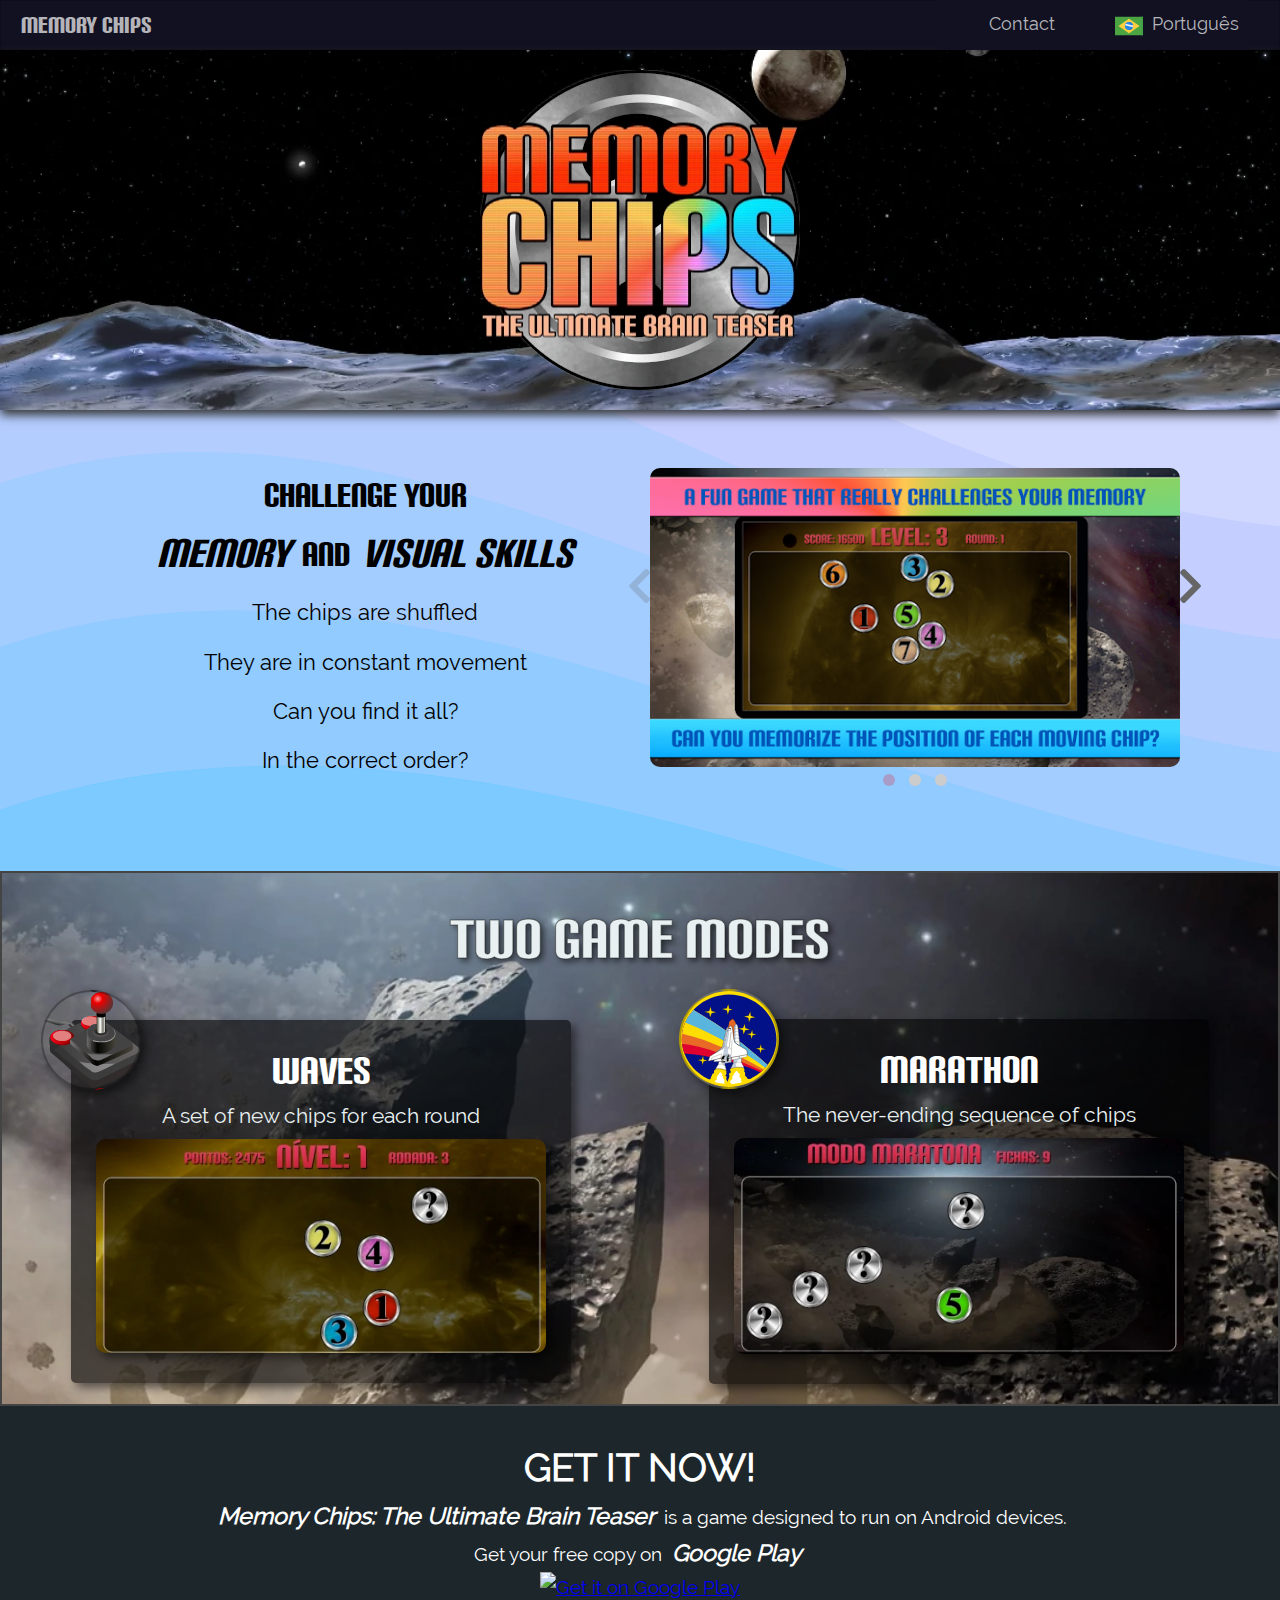
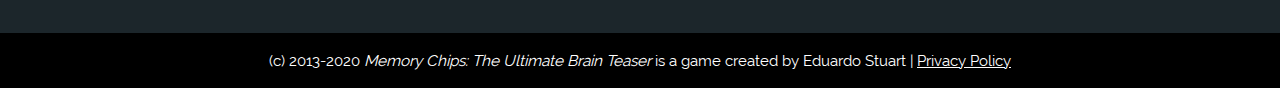
==== index.html @ 4e1ff18d "Initial Version" ====
<!DOCTYPE html>
<html lang="en">
<head>
    <meta charset="UTF-8">
    <meta name="viewport" content="width=device-width, initial-scale=1.0">
    <title>Memory Chips: The Ultimate Brain Teaser Game</title>
    <link rel="stylesheet" href="https://cdnjs.cloudflare.com/ajax/libs/font-awesome/5.13.1/css/all.min.css" />

    <link rel="stylesheet" href="css/glider.min.css">
    <link rel="stylesheet" href="css/style.css">
</head>
<body>

    <!-- Navigation Top Bar -->
    <section class="section-a">
        <nav class="navbar">
            <span class="navbar-toggle" id="js-navbar-toggle">
                <i class="fas fa-bars"></i>
            </span>
            <a href="/" class="logo">MEMORY CHIPS</a>
            <ul class="main-nav" id="js-menu">
                <li>
                    <a href="contact.html" class="nav-links">Contact</a>
                </li>
                <li>
                    <a href="#" class="nav-links"><span class="flag"><img src="img/brasil.svg" alt="Brazilian Flag" height="28px" class="img-flag"></span>Português</a>
                </li>
            </ul>
        </nav>
    </section>

    <!-- Hero Banner -->
    <section class="section-b">
        <div class="banner-top">
            <img src="img/bigchip.webp" alt="Memory Chips Rotating Chip" class="imgbigchip">
            <img src="img/titlelogo.webp" alt="Memory Chips Title Logo" class="imgtitlelogo">
        </div>
    </section>

    <div class="main-contents">

        <section class="attract-mode">
            <div class="row">
                <div class="column">
                    <span class="attract-title">CHALLENGE YOUR <br /><span class="destaque">MEMORY</span> AND <span class="destaque">VISUAL SKILLS</span>
                    <p>The chips are shuffled</p>
                    <p>They are in constant movement</p>
                    <p>Can you find it all?</p>
                    <p>In the correct order?</p>
                </div>
                <div class="column">
                    <div class="glider-contain multiple">
                        <button class="glider-prev">
                            <i class="fa fa-chevron-left"></i>
                        </button>
                        <div class="glider">
                            <img src="img/img1.webp" alt="" class="screenshot">
                            <img src="img/img2.webp" alt="" class="screenshot">
                            <img src="img/img3.webp" alt="" class="screenshot">
                        </div>
                        <button class="glider-next">
                            <i class="fa fa-chevron-right"></i>
                        </button>
                        <div class="glider-dots" id="dots"></div>
                    </div>
                </div>
            </div>
        </section>

    </div>

    <div class="game-modes">

        <!-- Game Modes -->
        <section class="game-modes">
            <div class="row">
                <div class="column">
                    <h1>Two Game Modes</h1>
                </div>
            </div>
            <div class="row">
                <div class="column">
                    <div class="gamemodcard">
                        <div class="gamemodeicon1"></div>
                        <div class="modetitle">
                            <p>Waves</p>
                        </div>
                        <div class="gamemodedesc">
                            <p>A set of new chips for each round</p>
                            <img src="img/gamemodewaves.webp" alt="Memory Chips: Waves Game Mode">
                        </div>
                    </div>
                </div>


                <div class="column">
                    <div class="gamemodcard">
                        <div class="gamemodeicon2"></div>
                        <div class="modetitle">
                            <p>Marathon</p>
                        </div>
                        <div class="gamemodedesc">
                            <p>The never-ending sequence of chips</p>
                            <img src="img/gamemodemarathon.webp" alt="Memory Chips: Waves Game Mode">
                        </div>
                    </div>
                </div>
            </div>
        </section>
    </div>

    <section class="section-get-now">
                <h1>GET IT NOW!</h1>
                <p><span class="destaque">Memory Chips: The Ultimate Brain Teaser</span> is a game designed to run on Android devices.</p>
                <p>Get your free copy on <span class="destaque">Google Play</span></p>

                <a href='https://play.google.com/store/apps/details?id=com.eduardostuart.memorychipsfree&pcampaignid=pcampaignidMKT-Other-global-all-co-prtnr-py-PartBadge-Mar2515-1'><img alt='Get it on Google Play' src='https://play.google.com/intl/en_us/badges/static/images/badges/en_badge_web_generic.png' height="80"/></a>
    </section>

    <section class="footer">
        <p>(c) 2013-2020 <em>Memory Chips: The Ultimate Brain Teaser</em> is a game created by Eduardo Stuart | <a href="privacy.html">Privacy Policy</a> </p>
    </section>


    

    <script src="js/glider.min.js"></script>
    <script src="js/script.js"></script>

    <script>
        new Glider(document.querySelector('.glider'), {
            slidesToShow: 1,
            draggable: true,
            dots: '#dots',
            arrows: {
                prev: '.glider-prev',
                next: '.glider-next'
            }
        });
    </script>

<!-- Default Statcounter code for Memory Chips
https://memorychips.eduardostuart.pro.br -->
<script type="text/javascript">
    var sc_project=12354990; 
    var sc_invisible=1; 
    var sc_security="abe02ed4"; 
    var sc_https=1; 
    </script>
    <script type="text/javascript"
    src="https://www.statcounter.com/counter/counter.js"
    async></script>
    <noscript><div class="statcounter"><a title="Web Analytics"
    href="https://statcounter.com/" target="_blank"><img
    class="statcounter"
    src="https://c.statcounter.com/12354990/0/abe02ed4/1/"
    alt="Web Analytics"></a></div></noscript>
<!-- End of Statcounter Code -->

</body>
</html>
---- css/glider.min.css ----
.glider,.glider-contain{margin:0 auto;position:relative}.glider,.glider-track{transform:translateZ(0)}.glider-dot,.glider-next,.glider-prev{border:0;padding:0;user-select:none;outline:0}.glider-contain{width:100%}.glider{overflow-y:hidden;-webkit-overflow-scrolling:touch;-ms-overflow-style:none}.glider-track{width:100%;margin:0;padding:0;display:flex;z-index:1}.glider.draggable{user-select:none;cursor:-webkit-grab;cursor:grab}.glider.draggable .glider-slide img{user-select:none;pointer-events:none}.glider.drag{cursor:-webkit-grabbing;cursor:grabbing}.glider-slide{user-select:none;justify-content:center;align-content:center;width:100%;min-width:150px}.glider-slide img{max-width:100%}.glider::-webkit-scrollbar{opacity:0;height:0}.glider-next,.glider-prev{position:absolute;background:0 0;z-index:2;font-size:40px;text-decoration:none;left:-23px;top:30%;cursor:pointer;color:#666;opacity:1;line-height:1;transition:opacity .5s cubic-bezier(.17,.67,.83,.67),color .5s cubic-bezier(.17,.67,.83,.67)}.glider-next:focus,.glider-next:hover,.glider-prev:focus,.glider-prev:hover{color:#ccc}.glider-next{right:-23px;left:auto}.glider-next.disabled,.glider-prev.disabled{opacity:.25;color:#666;cursor:default}.glider-hide{opacity:0}.glider-dots{user-select:none;display:flex;flex-wrap:wrap;justify-content:center;margin:0 auto;padding:0}.glider-dot{display:block;cursor:pointer;color:#ccc;border-radius:999px;background:#ccc;width:12px;height:12px;margin:7px}.glider-dot:focus,.glider-dot:hover{background:#ddd}.glider-dot.active{background:#a89cc8}@media(max-width:36em){.glider::-webkit-scrollbar{opacity:1;-webkit-appearance:none;width:7px;height:3px}.glider::-webkit-scrollbar-thumb{opacity:1;border-radius:99px;background-color:rgba(156,156,156,.25);-webkit-box-shadow:0 0 1px rgba(255,255,255,.25);box-shadow:0 0 1px rgba(255,255,255,.25)}}
---- css/style.css ----
* {
    box-sizing: border-box;
    padding: 0;
    margin: 0;
}

@font-face {
    font-family: Carbon;
    src: url(../fonts/carbon.otf)
}

@font-face {
    font-family: Raleway;
    src: url(../fonts/Raleway-Regular.ttf);
}

body {
    font-family: Raleway;
    line-height: 1.6;
    font-size: 1.2rem;
    background-color: #63c9ff;
    background-image: url("data:image/svg+xml,%3Csvg xmlns='http://www.w3.org/2000/svg' width='100%25' height='100%25' viewBox='0 0 1600 800'%3E%3Cg %3E%3Cpath fill='%237ccaff' d='M486 705.8c-109.3-21.8-223.4-32.2-335.3-19.4C99.5 692.1 49 703 0 719.8V800h843.8c-115.9-33.2-230.8-68.1-347.6-92.2C492.8 707.1 489.4 706.5 486 705.8z'/%3E%3Cpath fill='%2391cbff' d='M1600 0H0v719.8c49-16.8 99.5-27.8 150.7-33.5c111.9-12.7 226-2.4 335.3 19.4c3.4 0.7 6.8 1.4 10.2 2c116.8 24 231.7 59 347.6 92.2H1600V0z'/%3E%3Cpath fill='%23a3ccff' d='M478.4 581c3.2 0.8 6.4 1.7 9.5 2.5c196.2 52.5 388.7 133.5 593.5 176.6c174.2 36.6 349.5 29.2 518.6-10.2V0H0v574.9c52.3-17.6 106.5-27.7 161.1-30.9C268.4 537.4 375.7 554.2 478.4 581z'/%3E%3Cpath fill='%23b4cdff' d='M0 0v429.4c55.6-18.4 113.5-27.3 171.4-27.7c102.8-0.8 203.2 22.7 299.3 54.5c3 1 5.9 2 8.9 3c183.6 62 365.7 146.1 562.4 192.1c186.7 43.7 376.3 34.4 557.9-12.6V0H0z'/%3E%3Cpath fill='%23c4ceff' d='M181.8 259.4c98.2 6 191.9 35.2 281.3 72.1c2.8 1.1 5.5 2.3 8.3 3.4c171 71.6 342.7 158.5 531.3 207.7c198.8 51.8 403.4 40.8 597.3-14.8V0H0v283.2C59 263.6 120.6 255.7 181.8 259.4z'/%3E%3Cpath fill='%23d0d8ff' d='M1600 0H0v136.3c62.3-20.9 127.7-27.5 192.2-19.2c93.6 12.1 180.5 47.7 263.3 89.6c2.6 1.3 5.1 2.6 7.7 3.9c158.4 81.1 319.7 170.9 500.3 223.2c210.5 61 430.8 49 636.6-16.6V0z'/%3E%3Cpath fill='%23dce1ff' d='M454.9 86.3C600.7 177 751.6 269.3 924.1 325c208.6 67.4 431.3 60.8 637.9-5.3c12.8-4.1 25.4-8.4 38.1-12.9V0H288.1c56 21.3 108.7 50.6 159.7 82C450.2 83.4 452.5 84.9 454.9 86.3z'/%3E%3Cpath fill='%23e8ebff' d='M1600 0H498c118.1 85.8 243.5 164.5 386.8 216.2c191.8 69.2 400 74.7 595 21.1c40.8-11.2 81.1-25.2 120.3-41.7V0z'/%3E%3Cpath fill='%23f4f5ff' d='M1397.5 154.8c47.2-10.6 93.6-25.3 138.6-43.8c21.7-8.9 43-18.8 63.9-29.5V0H643.4c62.9 41.7 129.7 78.2 202.1 107.4C1020.4 178.1 1214.2 196.1 1397.5 154.8z'/%3E%3Cpath fill='%23ffffff' d='M1315.3 72.4c75.3-12.6 148.9-37.1 216.8-72.4h-723C966.8 71 1144.7 101 1315.3 72.4z'/%3E%3C/g%3E%3C/svg%3E");
    background-attachment: fixed;
    background-size: cover;        
}
.navbar {
    font-size: 18px;
    background-color: #112;
    border: 1px solid rgba(0, 0, 0, 0.2);
    padding-bottom: 10px;
    height: 50px;;
}

.main-nav {
    list-style-type: none;
    display: none;
}

.nav-links,
.logo {
    text-decoration: none;
    color: rgba(255, 255, 255, 0.7);
}

.main-nav li {
    background-color: #112;
    text-align: center;
    border: 10px solid #112;
    position: relative;;
    z-index: 10;
}

.logo {
    display: inline-block;
    font-size: 22px;
    margin-top: 10px;
    margin-left: 20px;
    font-family: Carbon;
}

.navbar-toggle {
    position: absolute;
    top: 10px;
    right: 20px;
    cursor: pointer;
    color: rgba(255, 255, 255, 0.8);
    font-size: 24px;
}

.active {
    display: block;
}

.img-flag {
    vertical-align: middle;
    margin-right: 0.5em ;
}


/*
Seção com o Hero Banner
*/
.banner-top {
    position: relative;
    height: 360px;
    background-position: center;
    background-repeat: none;
    background-size: cover;
    background-image: url(../img/memory-banner.webp);
    box-shadow: 0px 5px 10px #333;
}

.imgbigchip {
    position: absolute;
    top: 50%;
    left: 50%;
    margin: -160px 0 0 -160px;
    -webkit-animation:spin 12s linear infinite;
    -moz-animation:spin 12s linear infinite;
    animation:spin 12s linear infinite;
}
@-moz-keyframes spin { 100% { -moz-transform: rotate(360deg); } }
@-webkit-keyframes spin { 100% { -webkit-transform: rotate(360deg); } }
@keyframes spin { 100% { -webkit-transform: rotate(360deg); transform:rotate(360deg); } }

.imgtitlelogo {
    position: absolute;
    top: 50%;
    left: 50%;
    transform: translate(-50%, -50%);
}

.main-contents {
    /* padding: 1rem 1rem; */
    max-width: 1100px;
    margin: auto;
}

.attract-mode {
    margin-top: 2em;
    margin-bottom: 3em;
}

.attract-title {
    text-align: center;
    vertical-align: middle;
    font-family: Carbon;
    font-size: 2rem;
}

.attract-title p {
    font-family: Raleway;
}

.row {
    display: flex;
    flex-direction: row;
    flex-wrap: wrap;
    width: 100%;
}

.column {
    display: flex;
    flex-direction: column;
    flex-basis: 100%;
    max-width: 550px;
    justify-content: center;
    align-items: center;
    margin: auto;
    padding: 20px 10px;
}

.main-contents h1 {
    font-size: 2.3rem;
}

.main-contents .memoryfont {
    font-family: Carbon;
}

.main-contents p {
    line-height: 1.6em;
    font-size: 1.8rem;
    margin: 0.6em;
}

.destaque {
    padding: 0.3rem;
    font-style: oblique;
    font-size: +1.2em;
    font-weight: bolder;
}


.glider img {
    border-radius: 10px;
}

.game-modes {
    /* height: 426px; */
    background-position: center;
    background-repeat: none;
    background-size: cover;
    background-image: url(../img/gamemodes.webp);
    border-style: solid;
    border-color: #444;
    border-width: 1px;
}

.game-modes h1 {
    font-family: Carbon;
    text-align: center;
    color: #e8f0f1;
    font-size: 2.8em;
    -webkit-text-stroke-width: 1px;
    -webkit-text-stroke-color: rgba(20, 20, 20, 0.5);
    text-shadow: 3px 3px 6px rgba(0, 0, 0, 0.6);
    animation: glow 2s ease-in-out infinite alternate;
}

.gamemodcard {
    /* height: 400px; */
    max-width: 560px;
    padding-top: 20px;
    padding-bottom: 30px;
    border-radius: 5px;
    background-color: rgba(0, 0, 0, 0.6);
    position: relative;
    box-shadow: 5px 5px 10px rgba(0,0,0,0.5);
}

.gamemodeicon1 {
    height: 100px;
    width: 100px;
    background: url(../img/joystick.svg);
    background-size: cover;
    background-position: center;
    border-width: 2px;
    border-color: rgba(0, 0, 0, 0.3);
    border-style: solid;
    position: absolute;
    top: -30px;
    left: -30px;
    border-radius: 50%;
    box-shadow: 5px 5px 10px rgba(0,0,0,0.5);
}

.gamemodeicon2 {
    height: 100px;
    width: 100px;
    background: url(../img/brain.svg);
    background-size: cover;
    background-position: center;
    background-color: rgba(255, 255, 255, 0.4);
    border-width: 2px;
    border-color: rgba(0, 0, 0, 0.3);
    border-style: solid;
    position: absolute;
    top: -30px;
    left: -30px;
    border-radius: 50%;
    box-shadow: 5px 5px 10px rgba(0,0,0,0.5);
}

.modetitle p {
    font-family: Carbon;
    color: white;
    font-size: 2.3rem;
    font-weight: bolder;
    text-align: center;
    animation: glow 2s ease-in-out infinite alternate;
}

.gamemodedesc {
    color: white;
    font-size: 1.3rem;
}

.gamemodedesc p {
    text-align: center;
    color: #e8f0f1;
}

.gamemodedesc img {
    width: 90%;
    margin-top: 7px;
    display: block;
    margin-left: auto;
    margin-right: auto;
    border-radius: 10px;
    box-shadow: 5px 5px 10px rgba(0,0,0,0.5);
}

.section-get-now {
    padding: 1.6em;
    text-align: center;
    justify-content: center;
    align-items: center;
    margin: auto;
    background-color: rgba(20, 20, 20, 0.9);
    color: rgba(255, 255, 255, 1);
}

.footer {
    text-align: center;
    padding: 1em;
    background-color: black;
    color: rgba(255, 255, 255, 1);
    font-size: 0.8em;
}

.footer a {
    color: white;
}

@keyframes glow {
    from {
      text-shadow: 0 0 20px #2d9da9;
    }
    to {
      text-shadow: 0 0 30px #34b3c1, 0 0 10px #4dbbc7;
    }
  }



@media screen and (min-width: 900px) {
    .column {
        flex: 2;
    }

    .main-contents h1 {
        font-size: 1.8rem;
    }

    .main-contents p {
        font-size: 1.4rem;
    }
}

/* 

Configurações para telas maiores

*/
@media screen and (min-width: 768px) {
    .navbar {
        display: flex;
        justify-content: space-between;
        padding-bottom: 0px;
        height: 50px;
        align-items: center;
    }

    .main-nav {
        display: flex;
        margin-right: 30px;
        flex-direction: row;
        justify-content: flex-end;
    }

    .main-nav li {
        margin: 0;
    }

    .nav-links {
        margin-left: 40px;
    }

    .logo {
        margin-top: 0;
    }

    .navbar-toggle {
        display: none;
    }

    .logo:hover,
    .nav-links:hover {
        color: rgba(255, 255, 255, 1);
    }
}
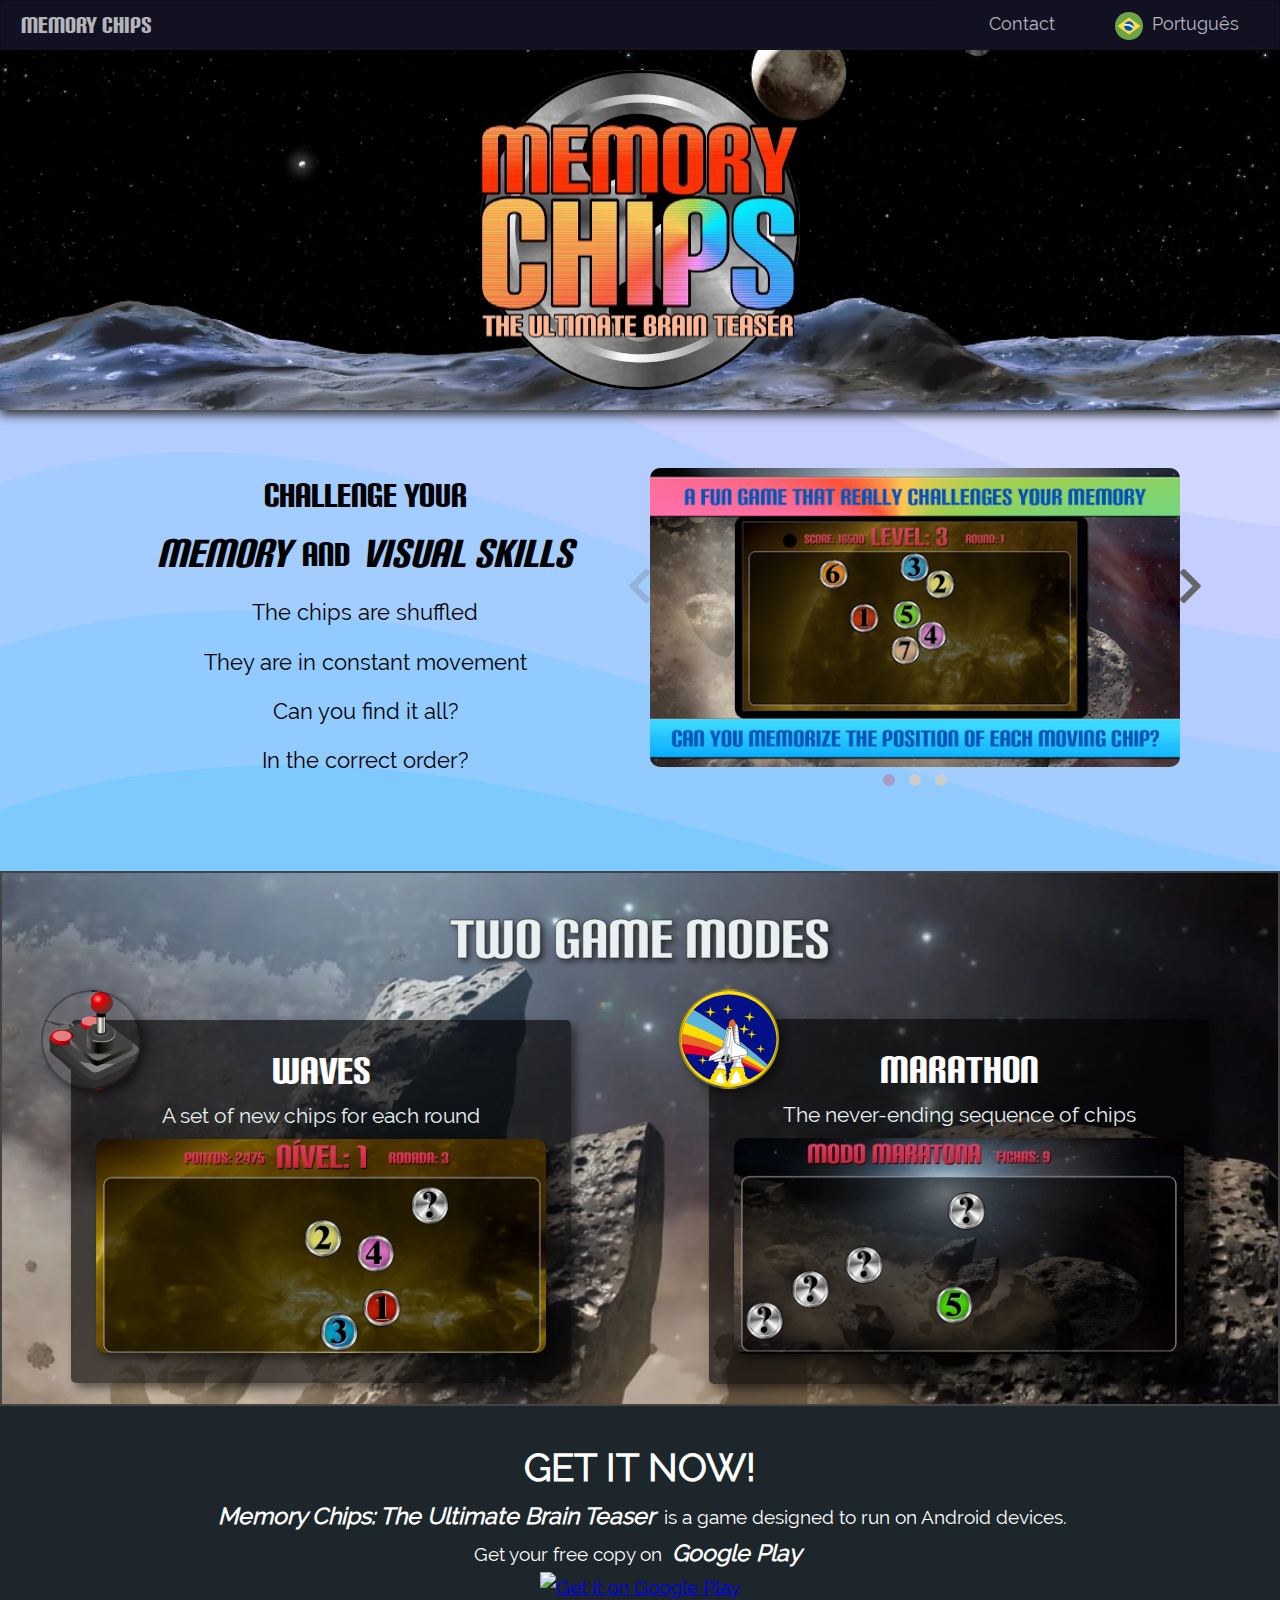
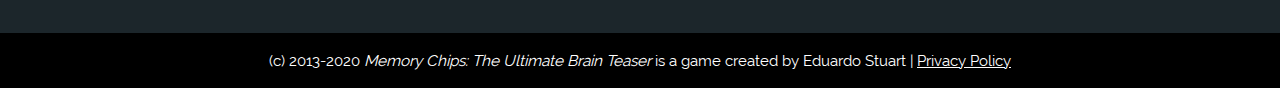
==== commit db05af25: "Adicionado Umami" ====
--- a/index.html
+++ b/index.html
@@ -1,13 +1,78 @@
 <!DOCTYPE html>
 <html lang="en">
 <head>
+    <script async defer data-website-id="da627da7-9f24-4e09-97e7-41b12e207e78" src="https://umami-rho.vercel.app/umami.js"></script>
+    <!-- Global site tag (gtag.js) - Google Analytics -->
+    <script async src="https://www.googletagmanager.com/gtag/js?id=UA-169178963-2"></script>
+    <script>
+    window.dataLayer = window.dataLayer || [];
+    function gtag(){dataLayer.push(arguments);}
+    gtag('js', new Date());
+
+    gtag('config', 'UA-169178963-2');
+    </script>
+
     <meta charset="UTF-8">
     <meta name="viewport" content="width=device-width, initial-scale=1.0">
-    <title>Memory Chips: The Ultimate Brain Teaser Game</title>
+    
+    <title>Memory Chips: The Ultimate Brain Teaser Game for Android</title>
+
+    <link rel="canonical" href="https://memorychips.eduardostuart.pro.br/">
+    <meta http-equiv="X-UA-Compatible" content="IE=edge">
+    <meta content="A free game for Android to test your memory and visual skills" name="description" />
+    <meta content="game, android, free, memory, chips, ultimate, brain, teaser, skills, visual, casual, fun, beautiful, space" name="keywords" />
+    <meta name="referrer" content="always" />
+	<meta property="og:title" content="Memory Chips: The Ultimate Brain Teaser Game for Android" />
+    <meta property="og:description" content="A free game for Android to test your memory and visual skills." />
+    <meta property="og:type" content="article" />
+    <meta property="og:locale" content="en_us" />
+    <meta property="og:site_name" content="Memory Chips: The Ultimate Brain Teaser" />
+
+    
+    <meta property="og:url" content="https://memorychips.eduardostuart.pro.br" />
+    <meta property="og:image" content="https://memorychips.eduardostuart.pro.br/img/sociallogo.webp" />
+    
+    <meta property="article:published_time" content="2020-07-10" />
+    <meta property="article:modified_time" content="2020-07-10" />
+
+	<meta itemprop="name" content="Memory Chips: The Ultimate Brain Teaser Game for Android">
+    <meta itemprop="description" content="A free game for Android to test your memory and visual skills.">
+    <meta itemprop="datePublished" content="2020-07-10" />
+    <meta itemprop="dateModified" content="2020-07-10" />
+    <meta itemprop="wordCount" content="25">
+
+    <meta itemprop="keywords" content="game,android,free,memory,chips,ultimate,brain,teaser,skills,visual,casual,fun,beautiful" />
+
+    <meta name="twitter:card" content="summary"/>
+    <meta name="twitter:title" content="Memory Chips: The Ultimate Brain Teaser Game for Android"/>
+    <meta name="twitter:description" content="A free game for android to test your memory and visual skills"/>
+
+    <meta name="google-play-app" content="app-id=com.eduardostuart.memorychipsfree">
+
+
     <link rel="stylesheet" href="https://cdnjs.cloudflare.com/ajax/libs/font-awesome/5.13.1/css/all.min.css" />
 
     <link rel="stylesheet" href="css/glider.min.css">
     <link rel="stylesheet" href="css/style.css">
+
+    <link rel="apple-touch-icon" sizes="57x57" href="/apple-icon-57x57.png">
+    <link rel="apple-touch-icon" sizes="60x60" href="/apple-icon-60x60.png">
+    <link rel="apple-touch-icon" sizes="72x72" href="/apple-icon-72x72.png">
+    <link rel="apple-touch-icon" sizes="76x76" href="/apple-icon-76x76.png">
+    <link rel="apple-touch-icon" sizes="114x114" href="/apple-icon-114x114.png">
+    <link rel="apple-touch-icon" sizes="120x120" href="/apple-icon-120x120.png">
+    <link rel="apple-touch-icon" sizes="144x144" href="/apple-icon-144x144.png">
+    <link rel="apple-touch-icon" sizes="152x152" href="/apple-icon-152x152.png">
+    <link rel="apple-touch-icon" sizes="180x180" href="/apple-icon-180x180.png">
+    <link rel="icon" type="image/png" sizes="192x192"  href="/android-icon-192x192.png">
+    <link rel="icon" type="image/png" sizes="32x32" href="/favicon-32x32.png">
+    <link rel="icon" type="image/png" sizes="96x96" href="/favicon-96x96.png">
+    <link rel="icon" type="image/png" sizes="16x16" href="/favicon-16x16.png">
+    <link rel="manifest" href="/manifest.json">
+    <meta name="msapplication-TileColor" content="#ffffff">
+    <meta name="msapplication-TileImage" content="/ms-icon-144x144.png">
+    <meta name="theme-color" content="#ffffff">
+
 </head>
 <body>
 
@@ -23,7 +88,7 @@
                     <a href="contact.html" class="nav-links">Contact</a>
                 </li>
                 <li>
-                    <a href="#" class="nav-links"><span class="flag"><img src="img/brasil.svg" alt="Brazilian Flag" height="28px" class="img-flag"></span>Português</a>
+                    <a href="pt-br/index.html" class="nav-links"><span class="flag"><img src="img/brasil.svg" alt="Brazilian Flag" height="28px" class="img-flag"></span>Português</a>
                 </li>
             </ul>
         </nav>
@@ -32,8 +97,8 @@
     <!-- Hero Banner -->
     <section class="section-b">
         <div class="banner-top">
-            <img src="img/bigchip.webp" alt="Memory Chips Rotating Chip" class="imgbigchip">
-            <img src="img/titlelogo.webp" alt="Memory Chips Title Logo" class="imgtitlelogo">
+            <a href="/index.html"><img src="/img/bigchip.webp" alt="Memory Chips Rotating Chip" class="imgbigchip"></a>
+            <a href="/index.html"><img src="/img/titlelogo.webp" alt="Memory Chips Title Logo" class="imgtitlelogo"></a>
         </div>
     </section>
 
@@ -54,9 +119,9 @@
                             <i class="fa fa-chevron-left"></i>
                         </button>
                         <div class="glider">
-                            <img src="img/img1.webp" alt="" class="screenshot">
-                            <img src="img/img2.webp" alt="" class="screenshot">
-                            <img src="img/img3.webp" alt="" class="screenshot">
+                            <img src="img/img1.webp" alt="Memory Chips Screenshot" class="screenshot">
+                            <img src="img/img2.webp" alt="Memory Chips Screenshot" class="screenshot">
+                            <img src="img/img3.webp" alt="Memory Chips Screenshot" class="screenshot">
                         </div>
                         <button class="glider-next">
                             <i class="fa fa-chevron-right"></i>
@@ -114,7 +179,7 @@
                 <p><span class="destaque">Memory Chips: The Ultimate Brain Teaser</span> is a game designed to run on Android devices.</p>
                 <p>Get your free copy on <span class="destaque">Google Play</span></p>
 
-                <a href='https://play.google.com/store/apps/details?id=com.eduardostuart.memorychipsfree&pcampaignid=pcampaignidMKT-Other-global-all-co-prtnr-py-PartBadge-Mar2515-1'><img alt='Get it on Google Play' src='https://play.google.com/intl/en_us/badges/static/images/badges/en_badge_web_generic.png' height="80"/></a>
+                <a href='https://play.google.com/store/apps/details?id=com.eduardostuart.memorychipsfree&pcampaignid=pcampaignidMKT-Other-global-all-co-prtnr-py-PartBadge-Mar2515-1'><img alt='Get it on Google Play' src='https://play.google.com/intl/en_us/badges/static/images/badges/en_badge_web_generic.png' height="120"/></a>
     </section>
 
     <section class="footer">
--- a/css/style.css
+++ b/css/style.css
@@ -144,6 +144,7 @@
     flex-direction: column;
     flex-basis: 100%;
     max-width: 550px;
+    min-width: 200px;
     justify-content: center;
     align-items: center;
     margin: auto;
@@ -171,13 +172,11 @@
     font-weight: bolder;
 }
 
-
 .glider img {
     border-radius: 10px;
 }
 
 .game-modes {
-    /* height: 426px; */
     background-position: center;
     background-repeat: none;
     background-size: cover;
@@ -199,7 +198,6 @@
 }
 
 .gamemodcard {
-    /* height: 400px; */
     max-width: 560px;
     padding-top: 20px;
     padding-bottom: 30px;
